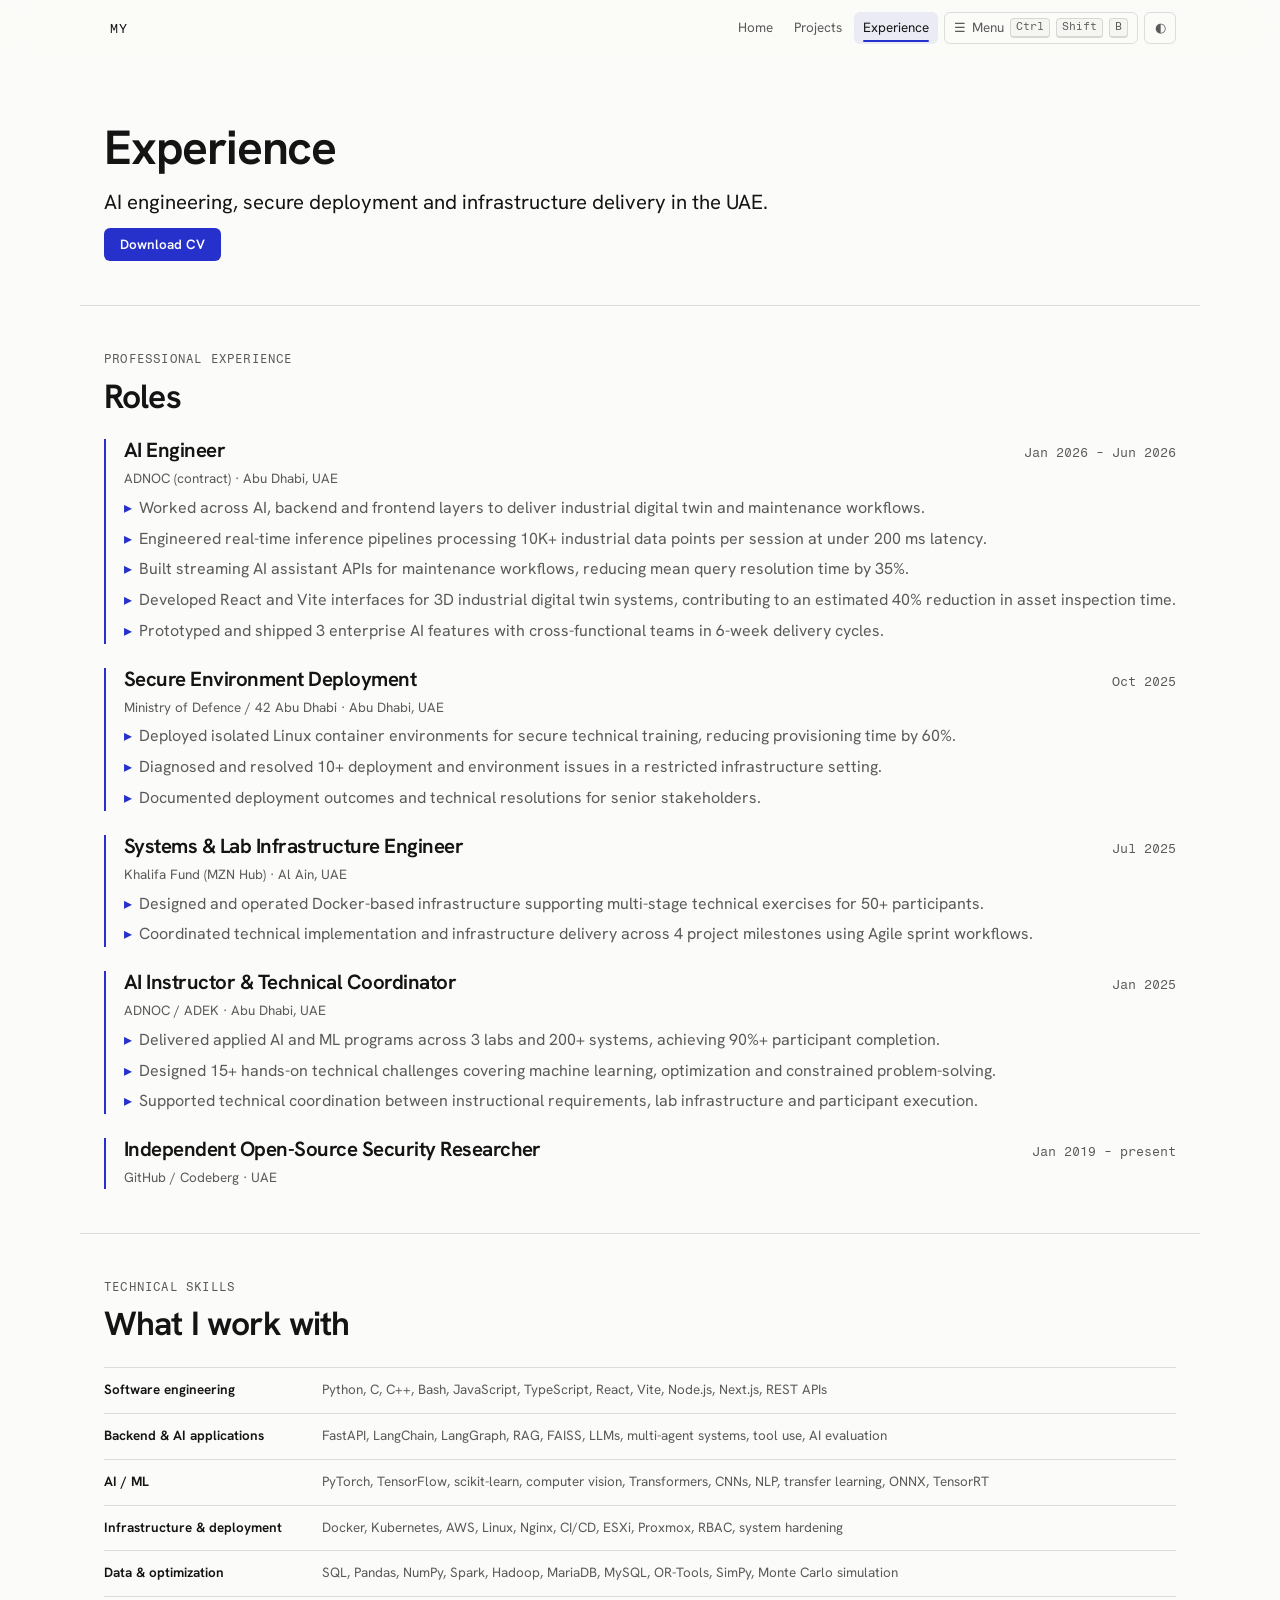
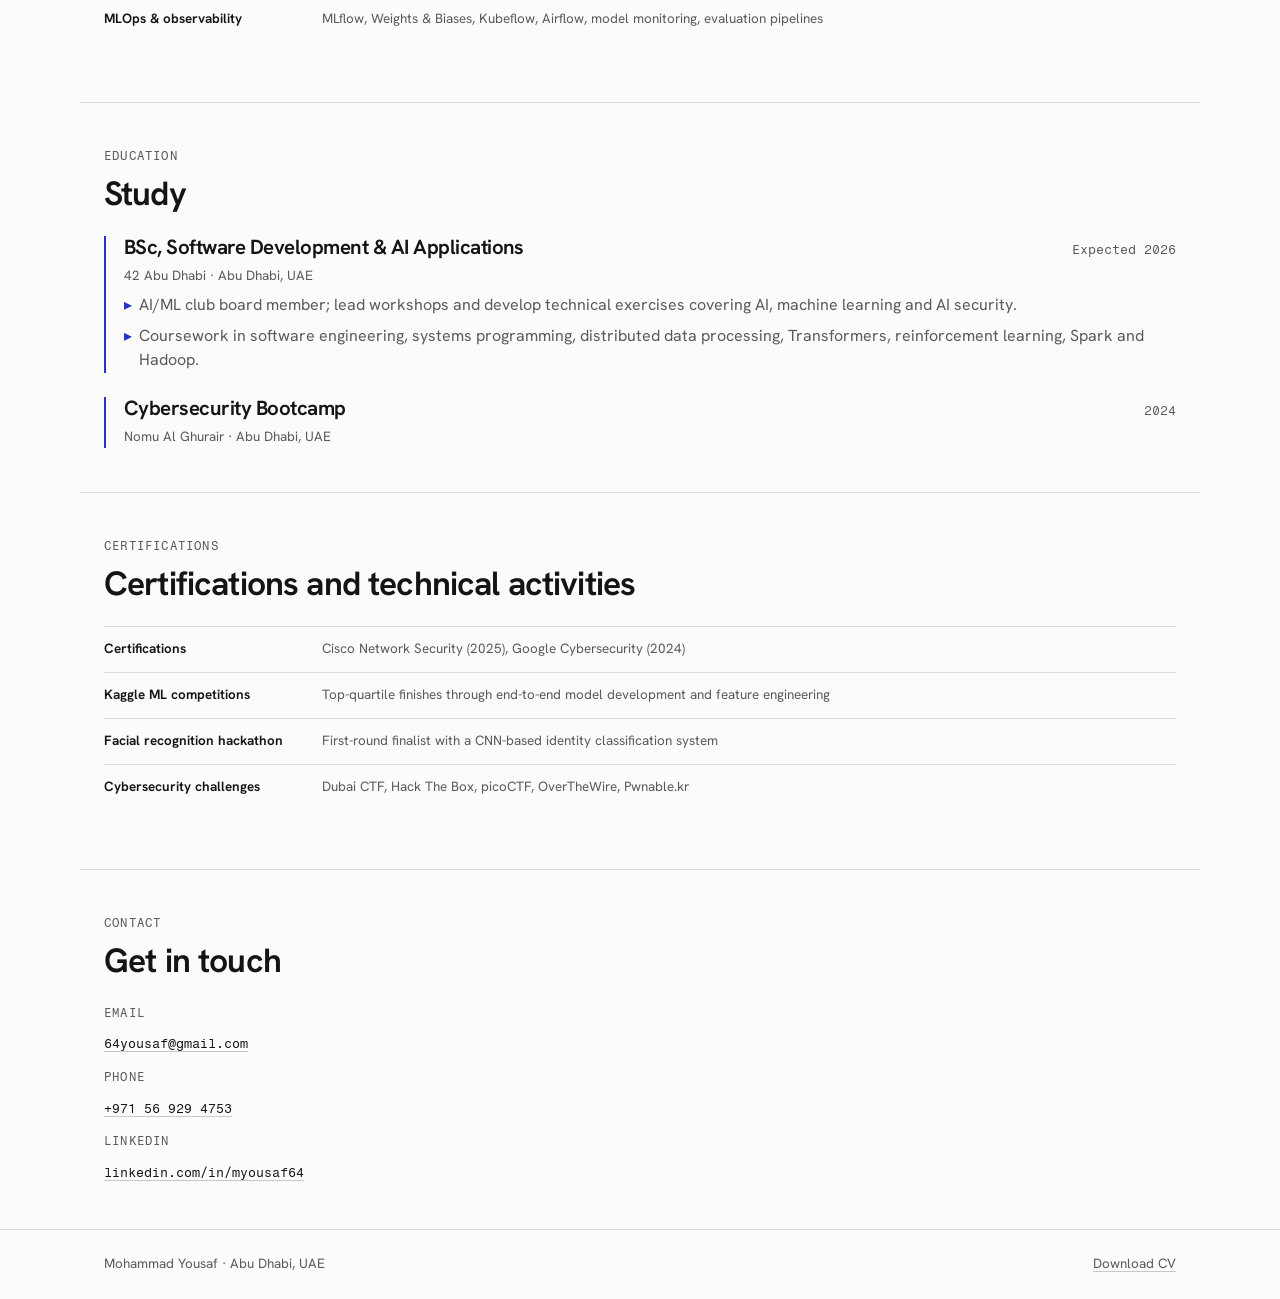
==== experience.html @ 8723dba9 "feat: rebuild the site with dark mode, a sidebar and live repos" ====
<!doctype html>
<html lang="en">
  <head>
    <meta charset="UTF-8" />
    <meta name="viewport" content="width=device-width, initial-scale=1" />
    <meta name="color-scheme" content="light dark" />
    <title>Experience - Mohammad Yousaf</title>
    <meta
      name="description"
      content="Roles, education and certifications of Mohammad Yousaf: AI engineering, secure deployment and infrastructure work in Abu Dhabi."
    />
    <meta property="og:type" content="website" />
    <meta property="og:title" content="Experience - Mohammad Yousaf" />
    <meta
      property="og:description"
      content="AI engineering, secure deployment and infrastructure roles in the UAE."
    />
    <meta property="og:url" content="https://myousaf64.github.io/portfolio/experience.html" />
    <script>
      try {
        var t = localStorage.getItem("theme");
        if (t) document.documentElement.dataset.theme = t;
      } catch (e) {}
      document.documentElement.classList.add("js");
    </script>
    <link rel="shortcut icon" href="./assets/favicon.ico" type="image/x-icon" />
    <link rel="preconnect" href="https://fonts.googleapis.com" />
    <link rel="preconnect" href="https://fonts.gstatic.com" crossorigin />
    <link
      href="https://fonts.googleapis.com/css2?family=Fragment+Mono&family=Hanken+Grotesk:wght@400;500;600;700&display=swap"
      rel="stylesheet"
    />
    <link rel="stylesheet" href="styles/tokens.css" />
    <link rel="stylesheet" href="styles/site.css" />
  </head>
  <body>
    <a class="skip-link" href="#main">Skip to content</a>

    <header class="site-header">
      <div class="container site-header__inner">
        <a class="brand" href="./index.html">MY</a>
        <div class="nav">
          <nav aria-label="Primary navigation">
            <ul class="nav__links">
              <li><a href="./index.html">Home</a></li>
              <li><a href="./projects.html">Projects</a></li>
              <li><a href="./experience.html" aria-current="page">Experience</a></li>
            </ul>
          </nav>
          <button class="nav-trigger" type="button" id="nav-trigger" hidden
                  aria-expanded="false" aria-controls="sidebar" aria-label="Open the site menu">
            <span aria-hidden="true">☰</span>
            <span>Menu</span>
            <kbd>Ctrl</kbd><kbd>Shift</kbd><kbd>B</kbd>
          </button>
          <button class="theme-toggle" type="button" aria-label="Switch to dark theme">
            <span class="theme-toggle__light" aria-hidden="true">&#9680;</span>
            <span class="theme-toggle__dark" aria-hidden="true">&#9681;</span>
          </button>
        </div>
      </div>
    </header>

    <main id="main">
      <section class="hero container">
        <h1 class="reveal">Experience</h1>
        <p class="hero__role reveal">
          AI engineering, secure deployment and infrastructure delivery in the UAE.
        </p>
        <div class="btn-row reveal">
          <a class="btn btn--primary" href="./assets/CV.pdf" download>Download CV</a>
        </div>
      </section>

      <section class="section container">
        <div class="section__head">
          <p class="eyebrow">Professional experience</p>
          <h2>Roles</h2>
        </div>
        <ol class="timeline">
          <li class="role reveal">
            <div class="role__head">
              <h3>AI Engineer</h3>
              <p class="role__date">Jan 2026 - Jun 2026</p>
            </div>
            <p class="role__org">ADNOC (contract) &middot; Abu Dhabi, UAE</p>
            <ul class="role__points">
              <li>Worked across AI, backend and frontend layers to deliver industrial digital twin and maintenance workflows.</li>
              <li>Engineered real-time inference pipelines processing 10K+ industrial data points per session at under 200 ms latency.</li>
              <li>Built streaming AI assistant APIs for maintenance workflows, reducing mean query resolution time by 35%.</li>
              <li>Developed React and Vite interfaces for 3D industrial digital twin systems, contributing to an estimated 40% reduction in asset inspection time.</li>
              <li>Prototyped and shipped 3 enterprise AI features with cross-functional teams in 6-week delivery cycles.</li>
            </ul>
          </li>

          <li class="role reveal">
            <div class="role__head">
              <h3>Secure Environment Deployment</h3>
              <p class="role__date">Oct 2025</p>
            </div>
            <p class="role__org">Ministry of Defence / 42 Abu Dhabi &middot; Abu Dhabi, UAE</p>
            <ul class="role__points">
              <li>Deployed isolated Linux container environments for secure technical training, reducing provisioning time by 60%.</li>
              <li>Diagnosed and resolved 10+ deployment and environment issues in a restricted infrastructure setting.</li>
              <li>Documented deployment outcomes and technical resolutions for senior stakeholders.</li>
            </ul>
          </li>

          <li class="role reveal">
            <div class="role__head">
              <h3>Systems &amp; Lab Infrastructure Engineer</h3>
              <p class="role__date">Jul 2025</p>
            </div>
            <p class="role__org">Khalifa Fund (MZN Hub) &middot; Al Ain, UAE</p>
            <ul class="role__points">
              <li>Designed and operated Docker-based infrastructure supporting multi-stage technical exercises for 50+ participants.</li>
              <li>Coordinated technical implementation and infrastructure delivery across 4 project milestones using Agile sprint workflows.</li>
            </ul>
          </li>

          <li class="role reveal">
            <div class="role__head">
              <h3>AI Instructor &amp; Technical Coordinator</h3>
              <p class="role__date">Jan 2025</p>
            </div>
            <p class="role__org">ADNOC / ADEK &middot; Abu Dhabi, UAE</p>
            <ul class="role__points">
              <li>Delivered applied AI and ML programs across 3 labs and 200+ systems, achieving 90%+ participant completion.</li>
              <li>Designed 15+ hands-on technical challenges covering machine learning, optimization and constrained problem-solving.</li>
              <li>Supported technical coordination between instructional requirements, lab infrastructure and participant execution.</li>
            </ul>
          </li>

          <li class="role reveal">
            <div class="role__head">
              <h3>Independent Open-Source Security Researcher</h3>
              <p class="role__date">Jan 2019 - present</p>
            </div>
            <p class="role__org">GitHub / Codeberg &middot; UAE</p>
          </li>
        </ol>
      </section>

      <section class="section container">
        <div class="section__head">
          <p class="eyebrow">Technical skills</p>
          <h2>What I work with</h2>
        </div>
        <dl>
          <div class="skill-group">
            <dt>Software engineering</dt>
            <dd>Python, C, C++, Bash, JavaScript, TypeScript, React, Vite, Node.js, Next.js, REST APIs</dd>
          </div>
          <div class="skill-group">
            <dt>Backend &amp; AI applications</dt>
            <dd>FastAPI, LangChain, LangGraph, RAG, FAISS, LLMs, multi-agent systems, tool use, AI evaluation</dd>
          </div>
          <div class="skill-group">
            <dt>AI / ML</dt>
            <dd>PyTorch, TensorFlow, scikit-learn, computer vision, Transformers, CNNs, NLP, transfer learning, ONNX, TensorRT</dd>
          </div>
          <div class="skill-group">
            <dt>Infrastructure &amp; deployment</dt>
            <dd>Docker, Kubernetes, AWS, Linux, Nginx, CI/CD, ESXi, Proxmox, RBAC, system hardening</dd>
          </div>
          <div class="skill-group">
            <dt>Data &amp; optimization</dt>
            <dd>SQL, Pandas, NumPy, Spark, Hadoop, MariaDB, MySQL, OR-Tools, SimPy, Monte Carlo simulation</dd>
          </div>
          <div class="skill-group">
            <dt>MLOps &amp; observability</dt>
            <dd>MLflow, Weights &amp; Biases, Kubeflow, Airflow, model monitoring, evaluation pipelines</dd>
          </div>
        </dl>
      </section>

      <section class="section container">
        <div class="section__head">
          <p class="eyebrow">Education</p>
          <h2>Study</h2>
        </div>
        <ol class="timeline">
          <li class="role reveal">
            <div class="role__head">
              <h3>BSc, Software Development &amp; AI Applications</h3>
              <p class="role__date">Expected 2026</p>
            </div>
            <p class="role__org">42 Abu Dhabi &middot; Abu Dhabi, UAE</p>
            <ul class="role__points">
              <li>AI/ML club board member; lead workshops and develop technical exercises covering AI, machine learning and AI security.</li>
              <li>Coursework in software engineering, systems programming, distributed data processing, Transformers, reinforcement learning, Spark and Hadoop.</li>
            </ul>
          </li>
          <li class="role reveal">
            <div class="role__head">
              <h3>Cybersecurity Bootcamp</h3>
              <p class="role__date">2024</p>
            </div>
            <p class="role__org">Nomu Al Ghurair &middot; Abu Dhabi, UAE</p>
          </li>
        </ol>
      </section>

      <section class="section container">
        <div class="section__head">
          <p class="eyebrow">Certifications</p>
          <h2>Certifications and technical activities</h2>
        </div>
        <dl>
          <div class="skill-group">
            <dt>Certifications</dt>
            <dd>Cisco Network Security (2025), Google Cybersecurity (2024)</dd>
          </div>
          <div class="skill-group">
            <dt>Kaggle ML competitions</dt>
            <dd>Top-quartile finishes through end-to-end model development and feature engineering</dd>
          </div>
          <div class="skill-group">
            <dt>Facial recognition hackathon</dt>
            <dd>First-round finalist with a CNN-based identity classification system</dd>
          </div>
          <div class="skill-group">
            <dt>Cybersecurity challenges</dt>
            <dd>Dubai CTF, Hack The Box, picoCTF, OverTheWire, Pwnable.kr</dd>
          </div>
        </dl>
      </section>

      <section class="section container">
        <div class="section__head">
          <p class="eyebrow">Contact</p>
          <h2>Get in touch</h2>
        </div>
        <ul class="contact-list">
          <li>
            <p class="eyebrow">Email</p>
            <a href="mailto:64yousaf@gmail.com">64yousaf@gmail.com</a>
          </li>
          <li>
            <p class="eyebrow">Phone</p>
            <a href="tel:+971569294753">+971 56 929 4753</a>
          </li>
          <li>
            <p class="eyebrow">LinkedIn</p>
            <a href="https://linkedin.com/in/myousaf64">linkedin.com/in/myousaf64</a>
          </li>
        </ul>
      </section>
    </main>

    <footer class="site-footer">
      <div class="container site-footer__inner">
        <p>Mohammad Yousaf &middot; Abu Dhabi, UAE</p>
        <p><a href="./assets/CV.pdf" download>Download CV</a></p>
      </div>
    </footer>

    <script src="./scripts/main.js" type="module"></script>
    <script src="./scripts/sidebar.js" type="module"></script>
  </body>
</html>
---- styles/tokens.css ----
/* tokens.css - the only :root in this project. Light is the default. */

:root {
  /* type */
  --font-sans: "Hanken Grotesk", -apple-system, BlinkMacSystemFont, "Segoe UI", Roboto, sans-serif;
  --font-mono: "Fragment Mono", ui-monospace, "SF Mono", Menlo, monospace;

  /* fluid type scale - compact */
  --step--2: clamp(0.70rem, 0.68rem + 0.10vw, 0.75rem);
  --step--1: clamp(0.78rem, 0.76rem + 0.12vw, 0.84rem);
  --step-0:  clamp(0.95rem, 0.93rem + 0.14vw, 1.00rem);
  --step-1:  clamp(1.10rem, 1.04rem + 0.30vw, 1.28rem);
  --step-2:  clamp(1.30rem, 1.18rem + 0.56vw, 1.62rem);
  --step-3:  clamp(1.55rem, 1.33rem + 1.05vw, 2.10rem);
  --step-4:  clamp(1.95rem, 1.58rem + 1.80vw, 3.00rem);

  /* spacing - compact */
  --space-1: 3px;
  --space-2: 6px;
  --space-3: 9px;
  --space-4: 12px;
  --space-5: 15px;
  --space-6: 18px;
  --space-8: 24px;
  --space-12: 34px;
  --space-16: 44px;
  --space-24: 64px;

  /* shape */
  --radius: 6px;
  --radius-lg: 10px;
  --measure: 66ch;
  --container: 1120px;
  --header-h: 56px;
  --header-h-sm: 46px;

  /* motion */
  --ease-out: cubic-bezier(0.22, 1, 0.36, 1);
  --ease-spring: cubic-bezier(0.34, 1.56, 0.64, 1);
  --dur-1: 150ms;
  --dur-2: 240ms;
  --dur-3: 380ms;
  --stagger: 55ms;

  /* colour - light */
  --bg: #fbfbf9;
  --bg-soft: #ffffff;
  --panel: rgba(0, 0, 0, 0.025);
  --text: #141414;
  --text-muted: #5a5a5a;
  --line: rgba(0, 0, 0, 0.12);
  --line-strong: rgba(0, 0, 0, 0.2);
  --accent: #2631cc;
  --accent-ink: #ffffff;
  --accent-soft: rgba(38, 49, 204, 0.08);
  --accent-glow: rgba(38, 49, 204, 0.1);

  /* elevation and glass */
  --surface-glass: rgba(251, 251, 249, 0.72);
  --scrim: rgba(20, 20, 20, 0.32);
  --shadow: 0 1px 2px rgba(0, 0, 0, 0.04), 0 8px 24px rgba(0, 0, 0, 0.06);
  --shadow-lift: 0 2px 4px rgba(0, 0, 0, 0.05), 0 14px 36px rgba(0, 0, 0, 0.1);
  --shadow-panel: -16px 0 48px rgba(0, 0, 0, 0.14);

  --focus-outline: 2px solid var(--accent);

  color-scheme: light;
}

/* colour - dark. Kept identical in both selectors below. */

@media (prefers-color-scheme: dark) {
  :root:not([data-theme="light"]) {
    --bg: #0f0f10;
    --bg-soft: #17171a;
    --panel: rgba(255, 255, 255, 0.045);
    --text: #f2f2f0;
    --text-muted: #9a9a9a;
    --line: rgba(255, 255, 255, 0.12);
    --line-strong: rgba(255, 255, 255, 0.22);
    --accent: #8e97ff;
    --accent-ink: #0f0f10;
    --accent-soft: rgba(142, 151, 255, 0.12);
    --accent-glow: rgba(142, 151, 255, 0.14);
    --surface-glass: rgba(15, 15, 16, 0.72);
    --scrim: rgba(0, 0, 0, 0.56);
    --shadow: 0 1px 2px rgba(0, 0, 0, 0.4), 0 8px 24px rgba(0, 0, 0, 0.5);
    --shadow-lift: 0 2px 4px rgba(0, 0, 0, 0.5), 0 14px 36px rgba(0, 0, 0, 0.6);
    --shadow-panel: -16px 0 48px rgba(0, 0, 0, 0.6);
    color-scheme: dark;
  }
}

:root[data-theme="dark"] {
  --bg: #0f0f10;
  --bg-soft: #17171a;
  --panel: rgba(255, 255, 255, 0.045);
  --text: #f2f2f0;
  --text-muted: #9a9a9a;
  --line: rgba(255, 255, 255, 0.12);
  --line-strong: rgba(255, 255, 255, 0.22);
  --accent: #8e97ff;
  --accent-ink: #0f0f10;
  --accent-soft: rgba(142, 151, 255, 0.12);
  --accent-glow: rgba(142, 151, 255, 0.14);
  --surface-glass: rgba(15, 15, 16, 0.72);
  --scrim: rgba(0, 0, 0, 0.56);
  --shadow: 0 1px 2px rgba(0, 0, 0, 0.4), 0 8px 24px rgba(0, 0, 0, 0.5);
  --shadow-lift: 0 2px 4px rgba(0, 0, 0, 0.5), 0 14px 36px rgba(0, 0, 0, 0.6);
  --shadow-panel: -16px 0 48px rgba(0, 0, 0, 0.6);
  color-scheme: dark;
}
---- styles/site.css ----
/* site.css - reset, layout, components. No :root here; tokens.css owns it. */

*,
*::before,
*::after { box-sizing: border-box; }

html { -webkit-text-size-adjust: 100%; scroll-behavior: smooth; scroll-padding-top: calc(var(--header-h) + var(--space-6)); }

body {
  margin: 0;
  background: var(--bg);
  color: var(--text);
  font-family: var(--font-sans);
  font-size: var(--step-0);
  line-height: 1.55;
  -webkit-font-smoothing: antialiased;
}

h1, h2, h3, h4 { line-height: 1.12; margin: 0; font-weight: 650; letter-spacing: -0.025em; }
h1 { font-size: var(--step-4); }
h2 { font-size: var(--step-3); }
h3 { font-size: var(--step-1); }
h4 { font-size: var(--step-0); }
p  { margin: 0; }
ul, ol { margin: 0; padding: 0; }

a { color: inherit; text-decoration-color: var(--line-strong); text-underline-offset: 3px; }
a:hover { text-decoration-color: var(--accent); }

img, svg { max-width: 100%; height: auto; display: block; }

:focus-visible { outline: var(--focus-outline); outline-offset: 2px; border-radius: 3px; }

kbd {
  font-family: var(--font-mono);
  font-size: 0.68rem;
  line-height: 1;
  padding: 3px 5px;
  color: var(--text-muted);
  background: var(--panel);
  border: 1px solid var(--line);
  border-bottom-width: 2px;
  border-radius: 4px;
  white-space: nowrap;
}

/* ---------- skip link ---------- */

.skip-link { position: absolute; left: -9999px; top: 0; z-index: 100; }

.skip-link:focus {
  left: var(--space-4);
  top: var(--space-4);
  padding: var(--space-2) var(--space-4);
  background: var(--accent);
  color: var(--accent-ink);
  border-radius: var(--radius);
  text-decoration: none;
}

/* ---------- layout ---------- */

.container {
  width: 100%;
  max-width: var(--container);
  margin-inline: auto;
  padding-inline: var(--space-4);
}

.section { padding-block: var(--space-16); border-top: 1px solid var(--line); }
.section:first-of-type { border-top: 0; }
.section__head { margin-bottom: var(--space-8); }
.prose { max-width: var(--measure); color: var(--text-muted); }
.prose + .prose { margin-top: var(--space-4); }

.eyebrow {
  font-family: var(--font-mono);
  font-size: var(--step--2);
  letter-spacing: 0.1em;
  text-transform: uppercase;
  color: var(--text-muted);
  margin-bottom: var(--space-3);
}

/* ---------- header ---------- */

.site-header {
  position: sticky;
  top: 0;
  z-index: 50;
  view-transition-name: site-header;
  background: var(--surface-glass);
  backdrop-filter: blur(10px) saturate(1.4);
  -webkit-backdrop-filter: blur(10px) saturate(1.4);
  border-bottom: 1px solid transparent;
  transition: border-color var(--dur-2) var(--ease-out), box-shadow var(--dur-2) var(--ease-out);
}

html[data-scrolled] .site-header { border-bottom-color: var(--line); box-shadow: var(--shadow); }

.site-header__inner {
  display: flex;
  align-items: center;
  justify-content: space-between;
  gap: var(--space-4);
  min-height: var(--header-h);
  transition: min-height var(--dur-2) var(--ease-out);
}

html[data-scrolled] .site-header__inner { min-height: var(--header-h-sm); }

/* scroll progress, driven by --progress on <html> */
.site-header::after {
  content: "";
  position: absolute;
  left: 0;
  bottom: -1px;
  height: 2px;
  width: 100%;
  transform: scaleX(var(--progress, 0));
  transform-origin: left;
  background: var(--accent);
  opacity: 0.9;
}

.brand {
  font-family: var(--font-mono);
  font-size: var(--step--1);
  text-decoration: none;
  letter-spacing: 0.04em;
  padding: var(--space-2) var(--space-2);
  border-radius: var(--radius);
}

.brand:hover { background: var(--accent-soft); color: var(--accent); }

.nav { display: flex; align-items: center; gap: var(--space-2); }
.nav__links { display: flex; gap: var(--space-1); list-style: none; }

.nav__links a {
  position: relative;
  display: block;
  padding: var(--space-2) var(--space-3);
  font-size: var(--step--1);
  color: var(--text-muted);
  text-decoration: none;
  border-radius: var(--radius);
  transition: color var(--dur-1) var(--ease-out), background-color var(--dur-1) var(--ease-out);
}

.nav__links a::after {
  content: "";
  position: absolute;
  left: 50%;
  right: 50%;
  bottom: 2px;
  height: 2px;
  border-radius: 2px;
  background: var(--accent);
  transition: left var(--dur-2) var(--ease-out), right var(--dur-2) var(--ease-out);
}

.nav__links a:hover,
.nav__links a:focus-visible { color: var(--text); }
.nav__links a:hover::after,
.nav__links a:focus-visible::after { left: var(--space-3); right: var(--space-3); }

.nav__links a[aria-current="page"] { color: var(--text); background: var(--accent-soft); }
.nav__links a[aria-current="page"]::after { left: var(--space-3); right: var(--space-3); }

/* ---------- icon buttons in the header ---------- */

.theme-toggle,
.nav-trigger {
  display: inline-flex;
  align-items: center;
  gap: var(--space-2);
  height: 32px;
  padding: 0 var(--space-3);
  font: inherit;
  font-size: var(--step--1);
  color: var(--text-muted);
  background: transparent;
  border: 1px solid var(--line);
  border-radius: var(--radius);
  cursor: pointer;
  transition: color var(--dur-1) var(--ease-out), border-color var(--dur-1) var(--ease-out),
    background-color var(--dur-1) var(--ease-out);
}

.theme-toggle { width: 32px; padding: 0; display: grid; place-items: center; }

.theme-toggle:hover,
.nav-trigger:hover { color: var(--text); border-color: var(--line-strong); background: var(--panel); }

.theme-toggle > span {
  grid-area: 1 / 1;
  transition: opacity var(--dur-2) var(--ease-out), transform var(--dur-2) var(--ease-spring);
}

.theme-toggle__dark { opacity: 0; transform: rotate(-90deg) scale(0.6); }
:root[data-theme="dark"] .theme-toggle__light { opacity: 0; transform: rotate(90deg) scale(0.6); }
:root[data-theme="dark"] .theme-toggle__dark { opacity: 1; transform: none; }

@media (prefers-color-scheme: dark) {
  :root:not([data-theme="light"]) .theme-toggle__light { opacity: 0; transform: rotate(90deg) scale(0.6); }
  :root:not([data-theme="light"]) .theme-toggle__dark { opacity: 1; transform: none; }
}

.nav-trigger kbd { pointer-events: none; }

/* ---------- buttons ---------- */

.btn {
  display: inline-flex;
  align-items: center;
  gap: var(--space-2);
  padding: var(--space-3) var(--space-5);
  font: inherit;
  font-size: var(--step--1);
  font-weight: 600;
  line-height: 1;
  text-decoration: none;
  border-radius: var(--radius);
  border: 1px solid transparent;
  cursor: pointer;
  transition: transform var(--dur-1) var(--ease-out), background-color var(--dur-1) var(--ease-out),
    border-color var(--dur-1) var(--ease-out), box-shadow var(--dur-1) var(--ease-out);
}

.btn:hover { transform: translateY(-1px); }
.btn:active { transform: translateY(1px); }
.btn .arrow { transition: transform var(--dur-2) var(--ease-spring); }
.btn:hover .arrow { transform: translateX(3px); }

.btn--primary { background: var(--accent); color: var(--accent-ink); }
.btn--primary:hover { background: color-mix(in srgb, var(--accent) 86%, var(--text)); box-shadow: var(--shadow-lift); }

.btn--outlined { background: transparent; color: var(--text); border-color: var(--line); }
.btn--outlined:hover { border-color: var(--accent); background: var(--accent-soft); }

.btn-row { display: flex; flex-wrap: wrap; gap: var(--space-3); }

/* ---------- hero ---------- */

.hero { padding-block: var(--space-16) var(--space-12); }
.hero h1 { margin-bottom: var(--space-4); }

.hero__role {
  font-size: var(--step-1);
  color: var(--text);
  max-width: var(--measure);
  margin-bottom: var(--space-3);
}

.hero__meta {
  font-family: var(--font-mono);
  font-size: var(--step--1);
  color: var(--text-muted);
  margin-bottom: var(--space-8);
}

/* ---------- metrics ---------- */

.metrics {
  display: grid;
  grid-template-columns: repeat(2, 1fr);
  gap: 1px;
  background: var(--line);
  border: 1px solid var(--line);
  border-radius: var(--radius-lg);
  overflow: hidden;
  list-style: none;
}

.metric { background: var(--bg); padding: var(--space-5) var(--space-4); transition: background-color var(--dur-2) var(--ease-out); }
.metric:hover { background: var(--bg-soft); }

.metric__value {
  font-size: var(--step-2);
  font-weight: 650;
  letter-spacing: -0.03em;
  font-variant-numeric: tabular-nums;
}

.metric__label { font-size: var(--step--1); color: var(--text-muted); line-height: 1.35; }

/* ---------- cards ---------- */

.grid { display: grid; grid-template-columns: 1fr; gap: var(--space-4); list-style: none; }

.card {
  position: relative;
  display: flex;
  flex-direction: column;
  gap: var(--space-3);
  padding: var(--space-6);
  background: var(--bg-soft);
  border: 1px solid var(--line);
  border-radius: var(--radius-lg);
  overflow: hidden;
  transition: transform var(--dur-2) var(--ease-out), border-color var(--dur-2) var(--ease-out),
    box-shadow var(--dur-2) var(--ease-out);
}

/* pointer-tracked glow; --mx/--my are set by main.js */
.card::before {
  content: "";
  position: absolute;
  inset: 0;
  pointer-events: none;
  opacity: 0;
  background: radial-gradient(240px circle at var(--mx, 50%) var(--my, 50%), var(--accent-glow), transparent 70%);
  transition: opacity var(--dur-2) var(--ease-out);
}

.card:hover { transform: translateY(-2px); border-color: var(--accent); box-shadow: var(--shadow-lift); }
.card:hover::before { opacity: 1; }
.card > * { position: relative; }

.card--link h3 a { text-decoration: none; }
.card--link h3 a::after { content: ""; position: absolute; inset: 0; z-index: 1; }

.card__desc { color: var(--text-muted); font-size: var(--step--1); flex: 1; }

.card__metrics { list-style: none; display: grid; gap: var(--space-1); font-size: var(--step--1); }
.card__metrics li { padding-left: var(--space-4); position: relative; color: var(--text-muted); }
.card__metrics li::before { content: "\2014"; position: absolute; left: 0; color: var(--accent); }

.tags { display: flex; flex-wrap: wrap; gap: var(--space-2); list-style: none; }

.tag {
  font-family: var(--font-mono);
  font-size: var(--step--2);
  line-height: 1;
  padding: var(--space-2) var(--space-3);
  color: var(--text-muted);
  background: var(--panel);
  border: 1px solid var(--line);
  border-radius: 999px;
  white-space: nowrap;
}

.card__note { font-family: var(--font-mono); font-size: var(--step--2); color: var(--text-muted); }

.empty-state {
  padding: var(--space-6);
  border: 1px dashed var(--line);
  border-radius: var(--radius-lg);
  color: var(--text-muted);
  font-size: var(--step--1);
}

/* ---------- experience ---------- */

.timeline { list-style: none; display: grid; gap: var(--space-8); }

.role {
  display: grid;
  gap: var(--space-2);
  padding-left: var(--space-6);
  border-left: 2px solid var(--line);
  transition: border-color var(--dur-3) var(--ease-out);
}

.role.is-visible,
.role:hover { border-left-color: var(--accent); }

.role__head { display: flex; flex-wrap: wrap; align-items: baseline; gap: var(--space-2) var(--space-4); }
.role__org { color: var(--text-muted); font-size: var(--step--1); }

.role__date {
  margin-left: auto;
  font-family: var(--font-mono);
  font-size: var(--step--1);
  color: var(--text-muted);
  white-space: nowrap;
}

.role__points { list-style: none; display: grid; gap: var(--space-2); color: var(--text-muted); }
.role__points li { padding-left: var(--space-5); position: relative; }
.role__points li::before { content: "\25B8"; position: absolute; left: 0; color: var(--accent); }

.skill-group { display: grid; gap: var(--space-2); padding-block: var(--space-4); border-top: 1px solid var(--line); }
.skill-group dt { font-size: var(--step--1); font-weight: 650; }
.skill-group dd { margin: 0; color: var(--text-muted); font-size: var(--step--1); }

/* ---------- contact ---------- */

.contact-list { list-style: none; display: grid; gap: var(--space-4); }
.contact-list a { font-family: var(--font-mono); font-size: var(--step--1); }

/* ---------- footer ---------- */

.site-footer {
  border-top: 1px solid var(--line);
  padding-block: var(--space-8);
  font-size: var(--step--1);
  color: var(--text-muted);
}

.site-footer__inner { display: flex; flex-wrap: wrap; gap: var(--space-4); justify-content: space-between; }

/* ---------- sidebar, built by scripts/sidebar.js ---------- */

.sidebar-backdrop {
  position: fixed;
  inset: 0;
  z-index: 80;
  background: var(--scrim);
  backdrop-filter: blur(3px);
  -webkit-backdrop-filter: blur(3px);
  opacity: 0;
  visibility: hidden;
  transition: opacity var(--dur-2) var(--ease-out), visibility var(--dur-2);
}

.sidebar {
  position: fixed;
  top: 0;
  right: 0;
  z-index: 90;
  display: flex;
  flex-direction: column;
  width: min(360px, 100vw);
  height: 100dvh;
  background: var(--bg);
  border-left: 1px solid var(--line);
  box-shadow: var(--shadow-panel);
  transform: translateX(100%);
  visibility: hidden;
  transition: transform var(--dur-3) var(--ease-out), visibility var(--dur-3);
}

body.sidebar-open .sidebar-backdrop { opacity: 1; visibility: visible; }
body.sidebar-open .sidebar { transform: none; visibility: visible; }
body.sidebar-open { overflow: hidden; }

.sidebar__head { display: flex; align-items: center; gap: var(--space-3); padding: var(--space-4); border-bottom: 1px solid var(--line); }

.sidebar__search {
  flex: 1;
  min-width: 0;
  font: inherit;
  font-size: var(--step--1);
  padding: var(--space-3) var(--space-4);
  color: var(--text);
  background: var(--panel);
  border: 1px solid var(--line);
  border-radius: var(--radius);
}

.sidebar__search::placeholder { color: var(--text-muted); }
.sidebar__search:focus { border-color: var(--accent); outline: none; }

.sidebar__close {
  display: grid;
  place-items: center;
  width: 32px;
  height: 32px;
  flex: none;
  font: inherit;
  color: var(--text-muted);
  background: transparent;
  border: 1px solid var(--line);
  border-radius: var(--radius);
  cursor: pointer;
}

.sidebar__close:hover { color: var(--text); border-color: var(--line-strong); }

.sidebar__body { flex: 1; overflow-y: auto; padding: var(--space-4); }
.sidebar__group { margin-bottom: var(--space-6); }
.sidebar__group[hidden] { display: none; }
.sidebar__group h2 { font-size: var(--step--2); font-family: var(--font-mono); letter-spacing: 0.1em; text-transform: uppercase; color: var(--text-muted); margin-bottom: var(--space-2); font-weight: 500; }
.sidebar__list { list-style: none; display: grid; gap: 2px; }

.sidebar__row {
  display: flex;
  align-items: center;
  gap: var(--space-3);
  width: 100%;
  text-align: left;
  font: inherit;
  font-size: var(--step--1);
  padding: var(--space-3) var(--space-3);
  color: var(--text-muted);
  background: transparent;
  border: 0;
  border-radius: var(--radius);
  text-decoration: none;
  cursor: pointer;
  transition: color var(--dur-1) var(--ease-out), background-color var(--dur-1) var(--ease-out);
}

.sidebar__row:hover,
.sidebar__row.is-active { color: var(--text); background: var(--panel); }
.sidebar__row[aria-current] { color: var(--accent); background: var(--accent-soft); }
.sidebar__row.is-current-section { color: var(--text); box-shadow: inset 2px 0 0 var(--accent); }
.sidebar__row [hidden] { display: none; }
.sidebar__icon { flex: none; width: 1.1em; text-align: center; opacity: 0.75; }
.sidebar__row kbd { margin-left: auto; }

.sidebar__empty { font-size: var(--step--1); color: var(--text-muted); padding: var(--space-3); }

.sidebar__foot { border-top: 1px solid var(--line); padding: var(--space-4); display: grid; gap: var(--space-2); }
.sidebar__shortcut { display: flex; align-items: center; justify-content: space-between; gap: var(--space-3); font-size: var(--step--2); color: var(--text-muted); }
.sidebar__shortcut span:last-child { display: flex; gap: 3px; flex: none; }

/* groups stagger in with the panel */
body.sidebar-open .sidebar__group { animation: sidebar-in var(--dur-3) var(--ease-out) backwards; }
body.sidebar-open .sidebar__group:nth-child(2) { animation-delay: var(--stagger); }
body.sidebar-open .sidebar__group:nth-child(3) { animation-delay: calc(var(--stagger) * 2); }

@keyframes sidebar-in {
  from { opacity: 0; transform: translateX(14px); }
  to   { opacity: 1; transform: none; }
}

/* ---------- reveal (opt-in, only when JS runs) ---------- */

.js .reveal { opacity: 0; transform: translateY(10px); }

.js .reveal.is-visible {
  opacity: 1;
  transform: none;
  transition: opacity var(--dur-3) var(--ease-out), transform var(--dur-3) var(--ease-out);
  transition-delay: calc(var(--i, 0) * var(--stagger));
}

/* ---------- breakpoints ---------- */

@media (max-width: 559px) {
  .nav__links { display: none; }
  .nav-trigger kbd { display: none; }
  .sidebar { width: 100vw; border-left: 0; }
}

@media (min-width: 720px) {
  .metrics { grid-template-columns: repeat(4, 1fr); }
  .grid--2 { grid-template-columns: repeat(2, 1fr); }
  .skill-group { grid-template-columns: 200px 1fr; gap: var(--space-6); }
}

@media (min-width: 960px) {
  .container { padding-inline: var(--space-8); }
  .grid--3 { grid-template-columns: repeat(3, 1fr); }
  .hero { padding-block: var(--space-24) var(--space-16); }
}

/* ---------- cross-document view transitions ---------- */
/* Chrome and Edge 126+, Safari 18.2+. A no-op in Firefox, which navigates as before. */

@view-transition { navigation: auto; }

main { view-transition-name: page-content; }

/* ---------- reduced motion ---------- */

@media (prefers-reduced-motion: reduce) {
  *, *::before, *::after {
    animation-duration: 0.01ms !important;
    animation-iteration-count: 1 !important;
    transition-duration: 0.01ms !important;
    transition-delay: 0ms !important;
    scroll-behavior: auto !important;
  }
  .js .reveal { opacity: 1; transform: none; }
  .btn:hover, .card:hover { transform: none; }
  @view-transition { navigation: none; }
}
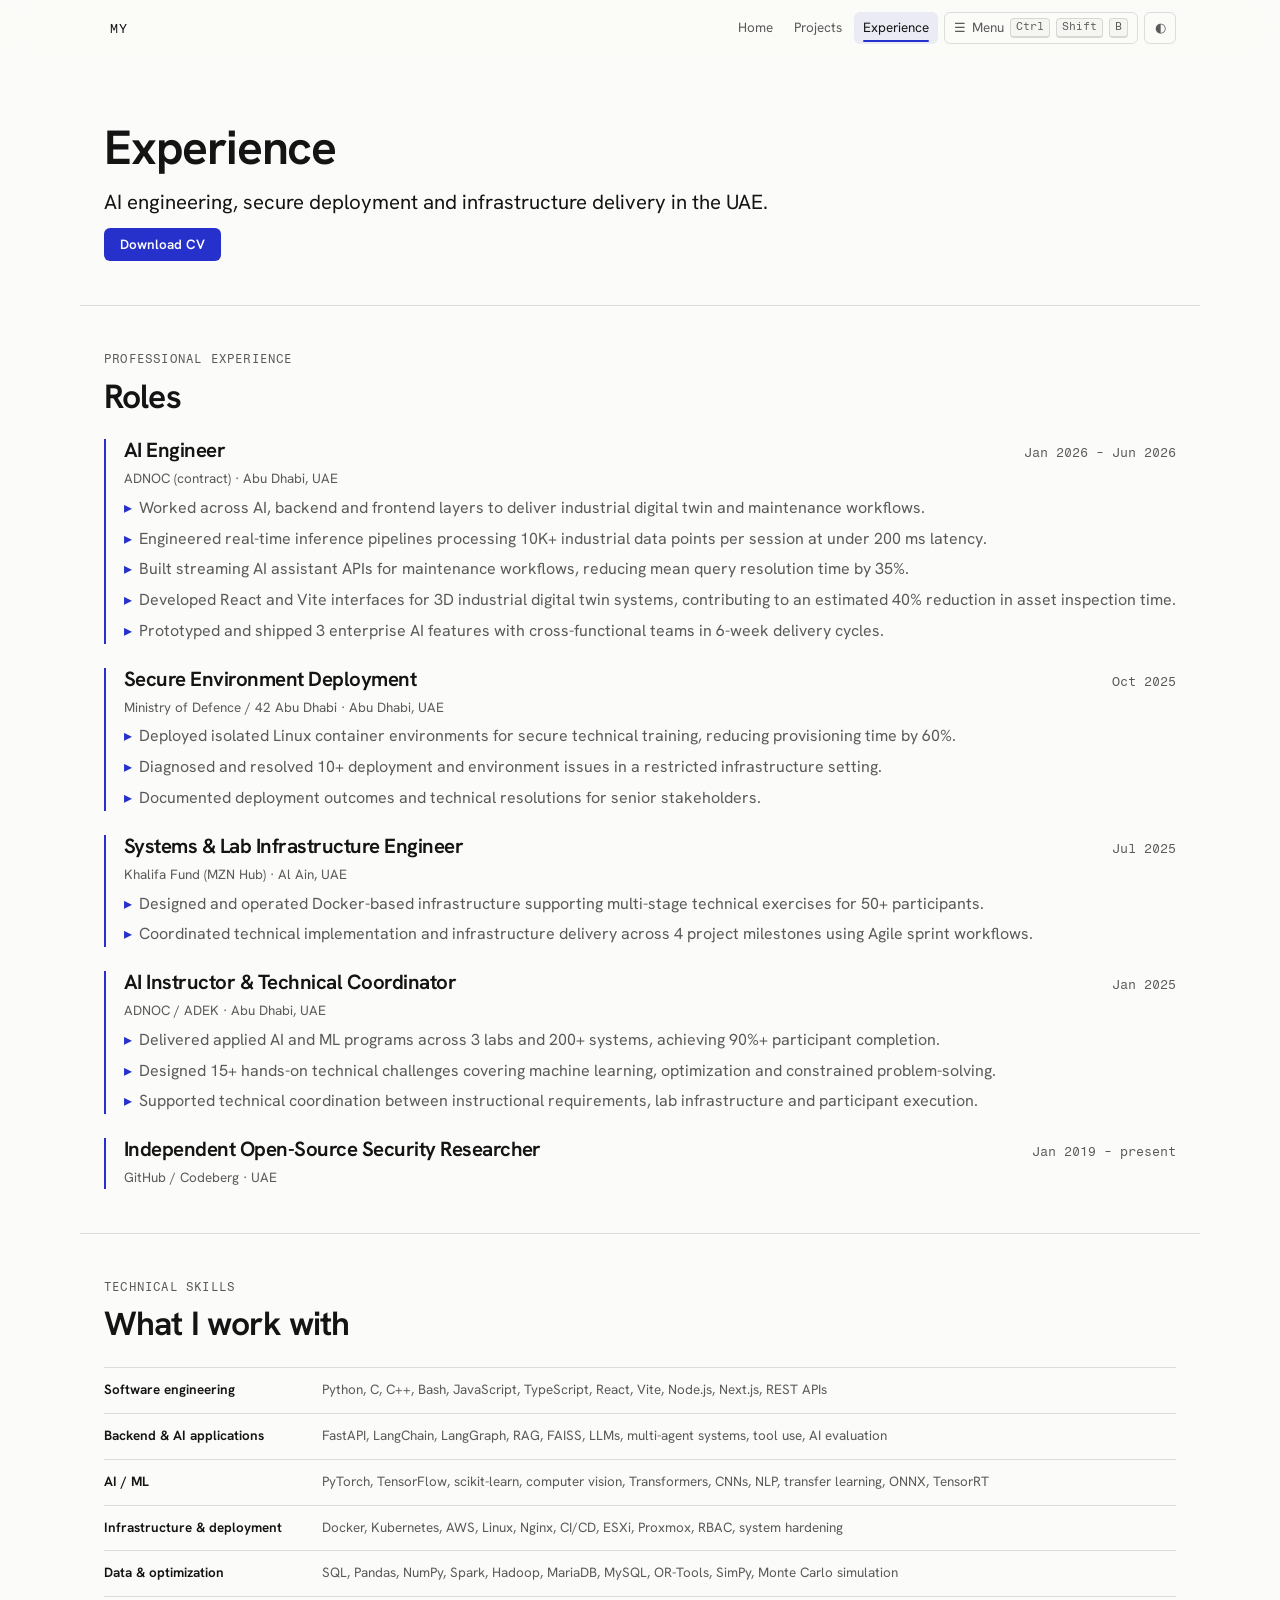
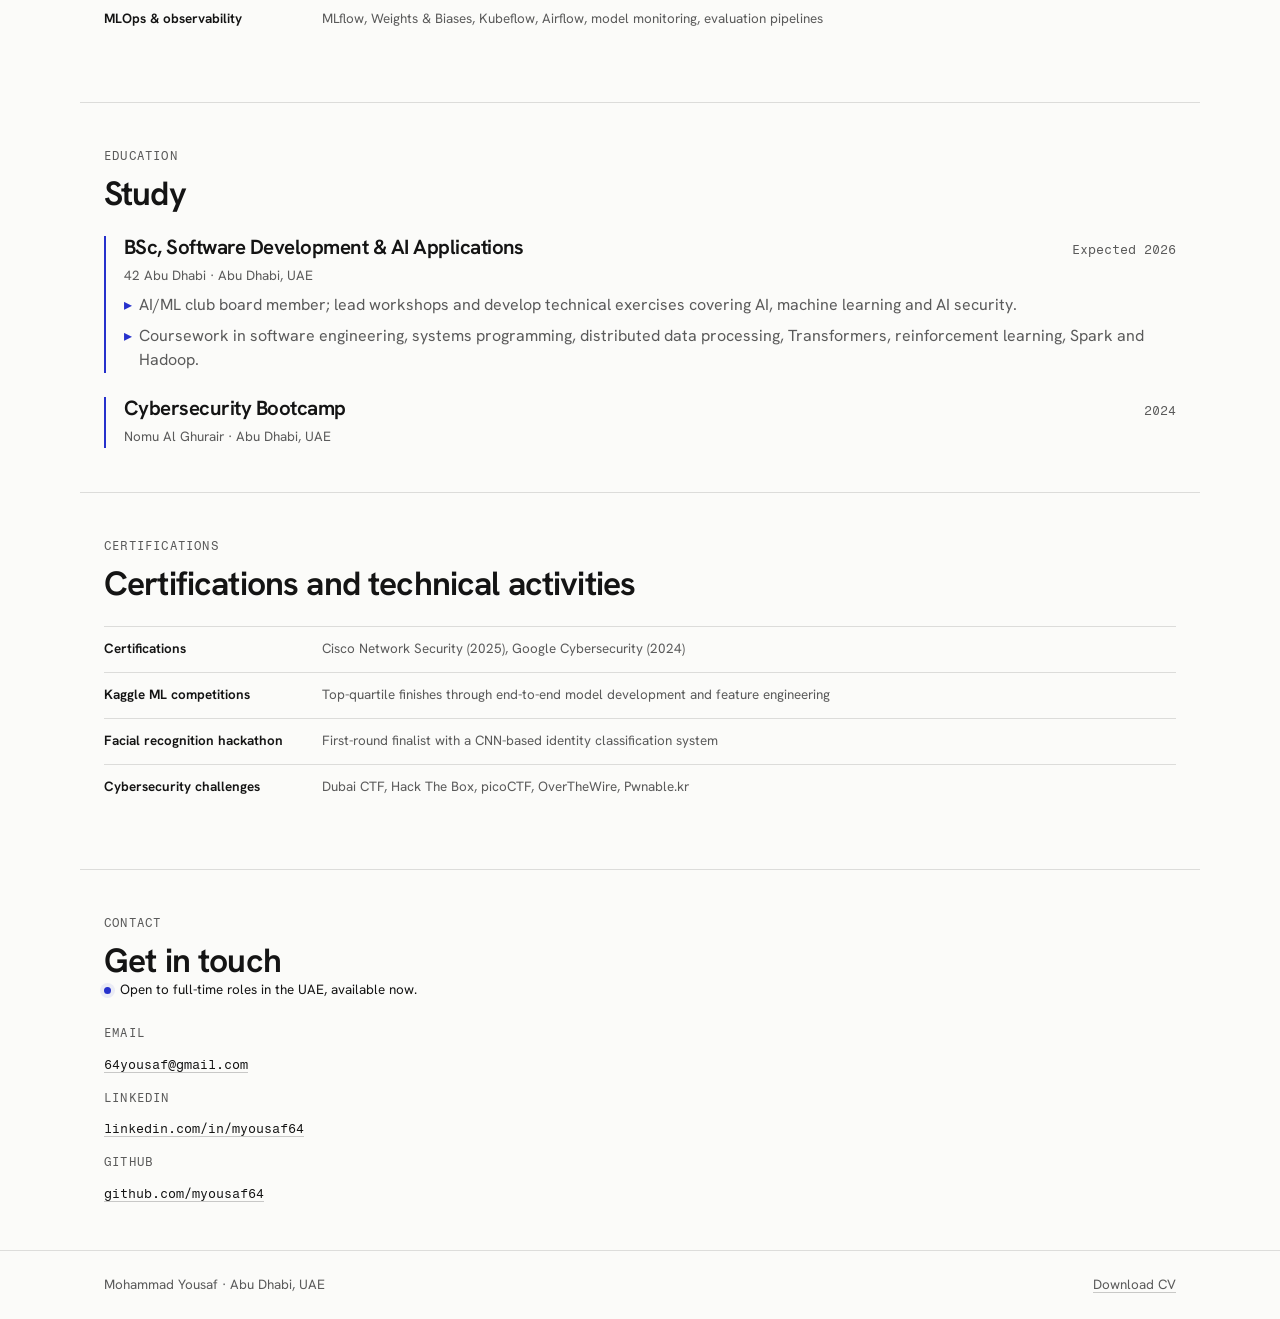
==== commit 18f2decf: "fix: remove the phone number from the contact lists" ====
--- a/experience.html
+++ b/experience.html
@@ -68,7 +68,7 @@
           AI engineering, secure deployment and infrastructure delivery in the UAE.
         </p>
         <div class="btn-row reveal">
-          <a class="btn btn--primary" href="./assets/CV.pdf" download>Download CV</a>
+          <a class="btn btn--primary" href="./assets/CV-fde.pdf" data-cv download>Download CV</a>
         </div>
       </section>
 
@@ -230,6 +230,7 @@
         <div class="section__head">
           <p class="eyebrow">Contact</p>
           <h2>Get in touch</h2>
+          <p class="availability">Open to full-time roles in the UAE, available now.</p>
         </div>
         <ul class="contact-list">
           <li>
@@ -237,12 +238,12 @@
             <a href="mailto:64yousaf@gmail.com">64yousaf@gmail.com</a>
           </li>
           <li>
-            <p class="eyebrow">Phone</p>
-            <a href="tel:+971569294753">+971 56 929 4753</a>
-          </li>
-          <li>
             <p class="eyebrow">LinkedIn</p>
             <a href="https://linkedin.com/in/myousaf64">linkedin.com/in/myousaf64</a>
+          </li>
+          <li>
+            <p class="eyebrow">GitHub</p>
+            <a href="https://github.com/myousaf64">github.com/myousaf64</a>
           </li>
         </ul>
       </section>
@@ -251,7 +252,7 @@
     <footer class="site-footer">
       <div class="container site-footer__inner">
         <p>Mohammad Yousaf &middot; Abu Dhabi, UAE</p>
-        <p><a href="./assets/CV.pdf" download>Download CV</a></p>
+        <p><a href="./assets/CV-fde.pdf" data-cv download>Download CV</a></p>
       </div>
     </footer>
 
--- a/styles/site.css
+++ b/styles/site.css
@@ -260,6 +260,70 @@
   margin-bottom: var(--space-8);
 }
 
+/* ---------- availability and role switcher ---------- */
+
+.availability {
+  display: flex;
+  align-items: center;
+  gap: var(--space-3);
+  font-size: var(--step--1);
+  color: var(--text);
+  margin-bottom: var(--space-6);
+}
+
+.availability::before {
+  content: "";
+  flex: none;
+  width: 7px;
+  height: 7px;
+  border-radius: 999px;
+  background: var(--accent);
+  box-shadow: 0 0 0 4px var(--accent-soft);
+}
+
+.role-switch { margin-top: var(--space-8); }
+
+.role-switch ul { display: flex; flex-wrap: wrap; gap: var(--space-2); list-style: none; }
+
+.role-switch a {
+  display: block;
+  font-family: var(--font-mono);
+  font-size: var(--step--2);
+  line-height: 1;
+  padding: var(--space-3) var(--space-4);
+  color: var(--text-muted);
+  text-decoration: none;
+  background: var(--panel);
+  border: 1px solid var(--line);
+  border-radius: 999px;
+  transition: color var(--dur-1) var(--ease-out), background-color var(--dur-1) var(--ease-out),
+    border-color var(--dur-1) var(--ease-out);
+}
+
+.role-switch a:hover { color: var(--text); border-color: var(--line-strong); }
+
+.role-switch a[aria-current="true"] {
+  color: var(--accent-ink);
+  background: var(--accent);
+  border-color: var(--accent);
+}
+
+/* ---------- worked with ---------- */
+
+.worked-with {
+  display: flex;
+  flex-wrap: wrap;
+  gap: var(--space-3) var(--space-6);
+  list-style: none;
+  margin-top: var(--space-4);
+}
+
+.worked-with li {
+  font-family: var(--font-mono);
+  font-size: var(--step--1);
+  color: var(--text);
+}
+
 /* ---------- metrics ---------- */
 
 .metrics {
@@ -284,6 +348,9 @@
 }
 
 .metric__label { font-size: var(--step--1); color: var(--text-muted); line-height: 1.35; }
+
+.metric a { display: block; color: inherit; text-decoration: none; }
+.metric:has(a:hover) { background: var(--bg-soft); }
 
 /* ---------- cards ---------- */
 
@@ -314,6 +381,8 @@
   transition: opacity var(--dur-2) var(--ease-out);
 }
 
+.card { scroll-margin-top: calc(var(--header-h) + var(--space-8)); }
+.card:target { border-color: var(--accent); box-shadow: var(--shadow-lift); }
 .card:hover { transform: translateY(-2px); border-color: var(--accent); box-shadow: var(--shadow-lift); }
 .card:hover::before { opacity: 1; }
 .card > * { position: relative; }
@@ -323,9 +392,57 @@
 
 .card__desc { color: var(--text-muted); font-size: var(--step--1); flex: 1; }
 
-.card__metrics { list-style: none; display: grid; gap: var(--space-1); font-size: var(--step--1); }
-.card__metrics li { padding-left: var(--space-4); position: relative; color: var(--text-muted); }
-.card__metrics li::before { content: "\2014"; position: absolute; left: 0; color: var(--accent); }
+/* case study: Context, My role, Problem, Approach, Result */
+.case { display: grid; gap: var(--space-1); font-size: var(--step--1); }
+
+.case dt {
+  font-family: var(--font-mono);
+  font-size: var(--step--2);
+  letter-spacing: 0.08em;
+  text-transform: uppercase;
+  color: var(--accent);
+}
+
+.case dd { margin: 0; color: var(--text-muted); }
+.case dd + dt { margin-top: var(--space-3); }
+
+/* Unwritten copy. It must look unfinished, so it cannot ship by accident. */
+.placeholder {
+  display: inline-block;
+  font-style: normal;
+  font-family: var(--font-mono);
+  font-size: var(--step--2);
+  padding: var(--space-1) var(--space-2);
+  color: var(--text-muted);
+  border: 1px dashed var(--line-strong);
+  border-radius: var(--radius);
+}
+
+/* Media slot. aspect-ratio holds the box, so adding a file shifts no layout. */
+.card__media {
+  margin: 0;
+  /* A full-width card would otherwise give the 16:9 box a huge height. */
+  max-width: 560px;
+  aspect-ratio: 16 / 9;
+  border-radius: var(--radius);
+  overflow: hidden;
+  background: var(--panel);
+}
+
+.card__media img,
+.card__media video { display: block; width: 100%; height: 100%; object-fit: cover; }
+
+.card__media--empty {
+  display: grid;
+  place-items: center;
+  border: 1px dashed var(--line-strong);
+}
+
+.card__media--empty span {
+  font-family: var(--font-mono);
+  font-size: var(--step--2);
+  color: var(--text-muted);
+}
 
 .tags { display: flex; flex-wrap: wrap; gap: var(--space-2); list-style: none; }
 
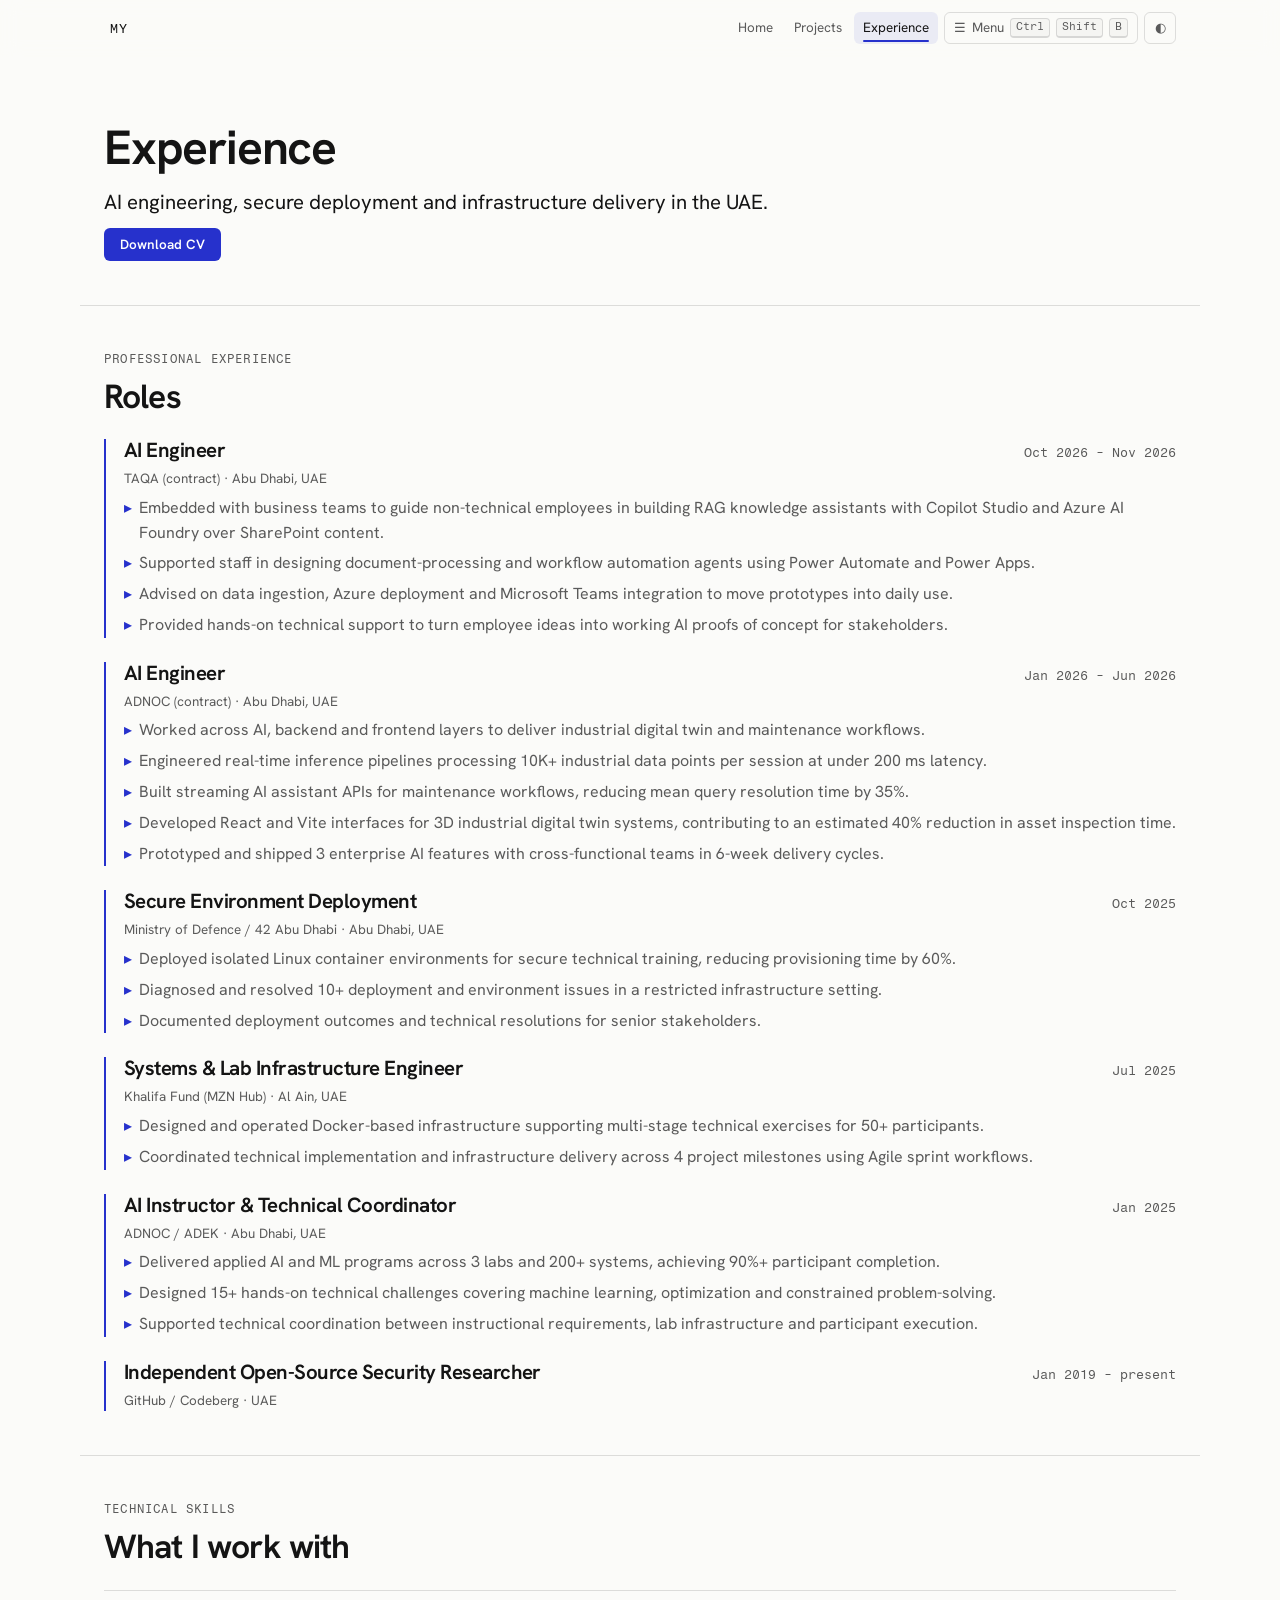
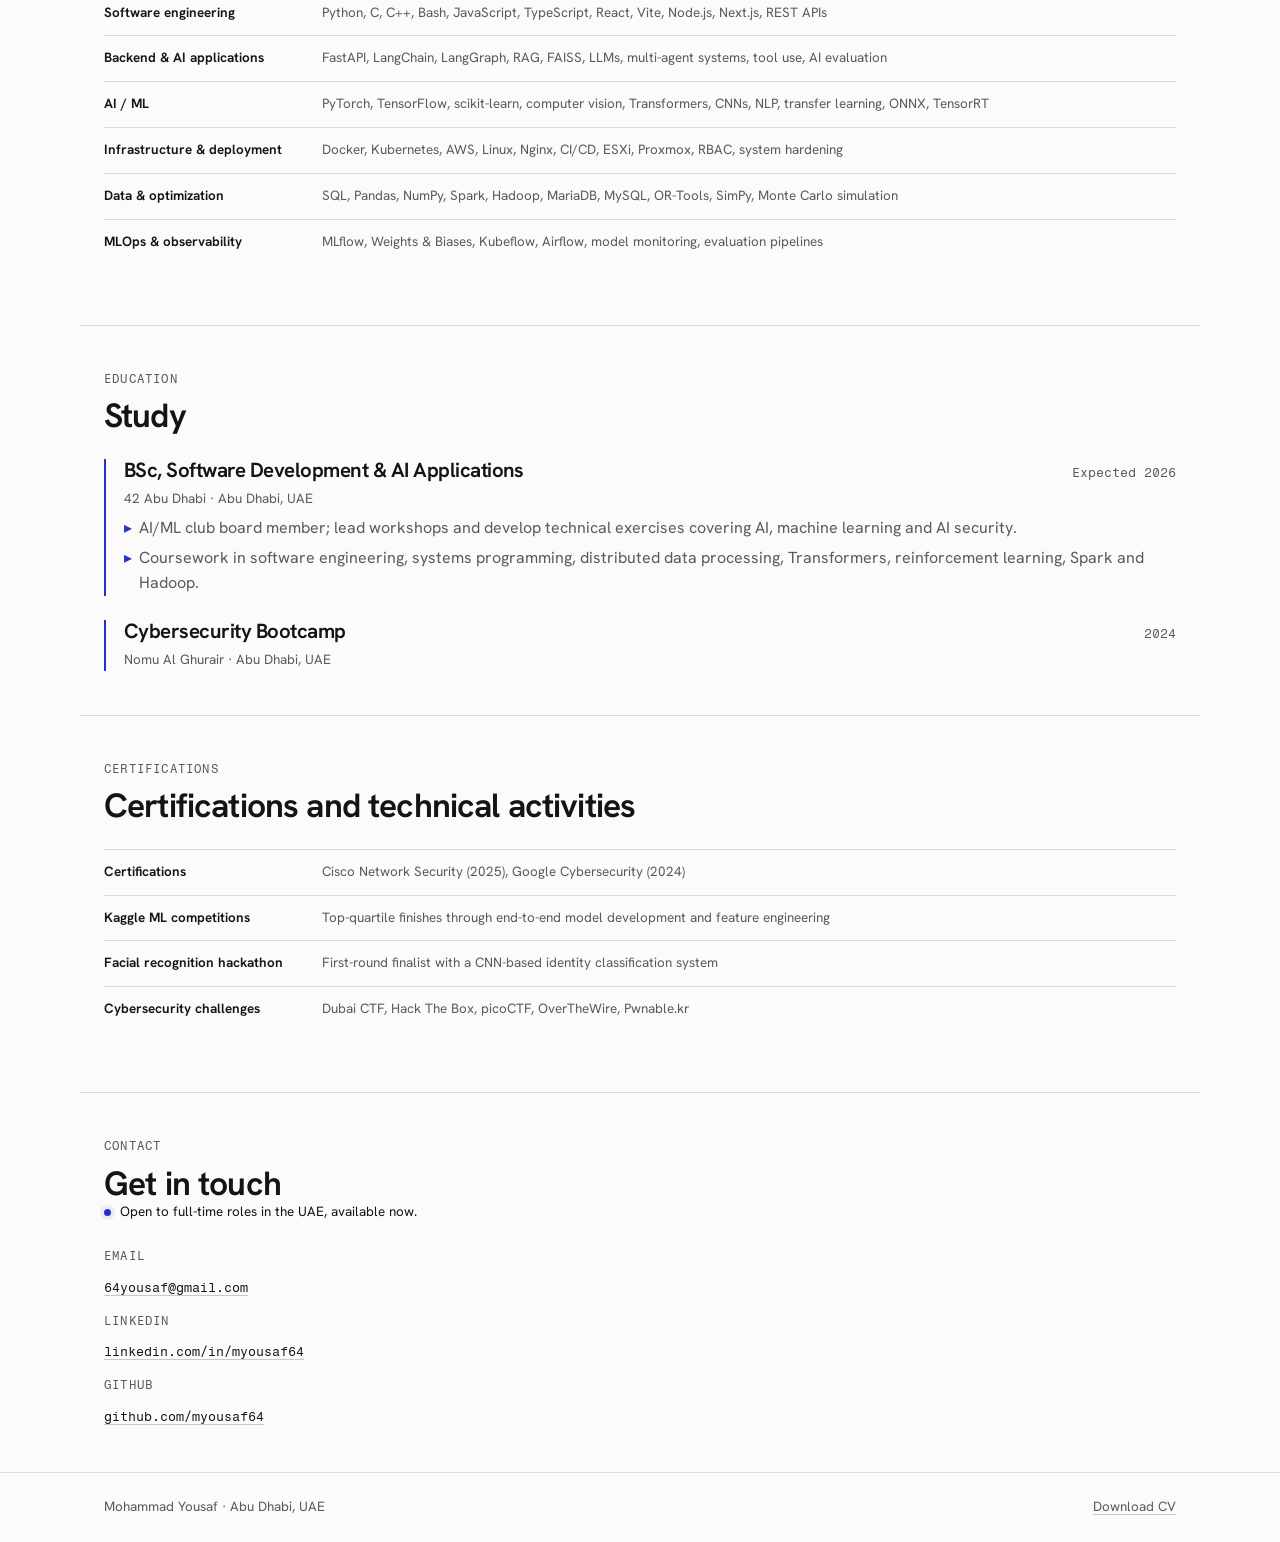
==== commit 817c52a7: "feat: add the TAQA role and rewrite about around it" ====
--- a/experience.html
+++ b/experience.html
@@ -81,6 +81,20 @@
           <li class="role reveal">
             <div class="role__head">
               <h3>AI Engineer</h3>
+              <p class="role__date">Oct 2026 - Nov 2026</p>
+            </div>
+            <p class="role__org">TAQA (contract) &middot; Abu Dhabi, UAE</p>
+            <ul class="role__points">
+              <li>Embedded with business teams to guide non-technical employees in building RAG knowledge assistants with Copilot Studio and Azure AI Foundry over SharePoint content.</li>
+              <li>Supported staff in designing document-processing and workflow automation agents using Power Automate and Power Apps.</li>
+              <li>Advised on data ingestion, Azure deployment and Microsoft Teams integration to move prototypes into daily use.</li>
+              <li>Provided hands-on technical support to turn employee ideas into working AI proofs of concept for stakeholders.</li>
+            </ul>
+          </li>
+
+          <li class="role reveal">
+            <div class="role__head">
+              <h3>AI Engineer</h3>
               <p class="role__date">Jan 2026 - Jun 2026</p>
             </div>
             <p class="role__org">ADNOC (contract) &middot; Abu Dhabi, UAE</p>
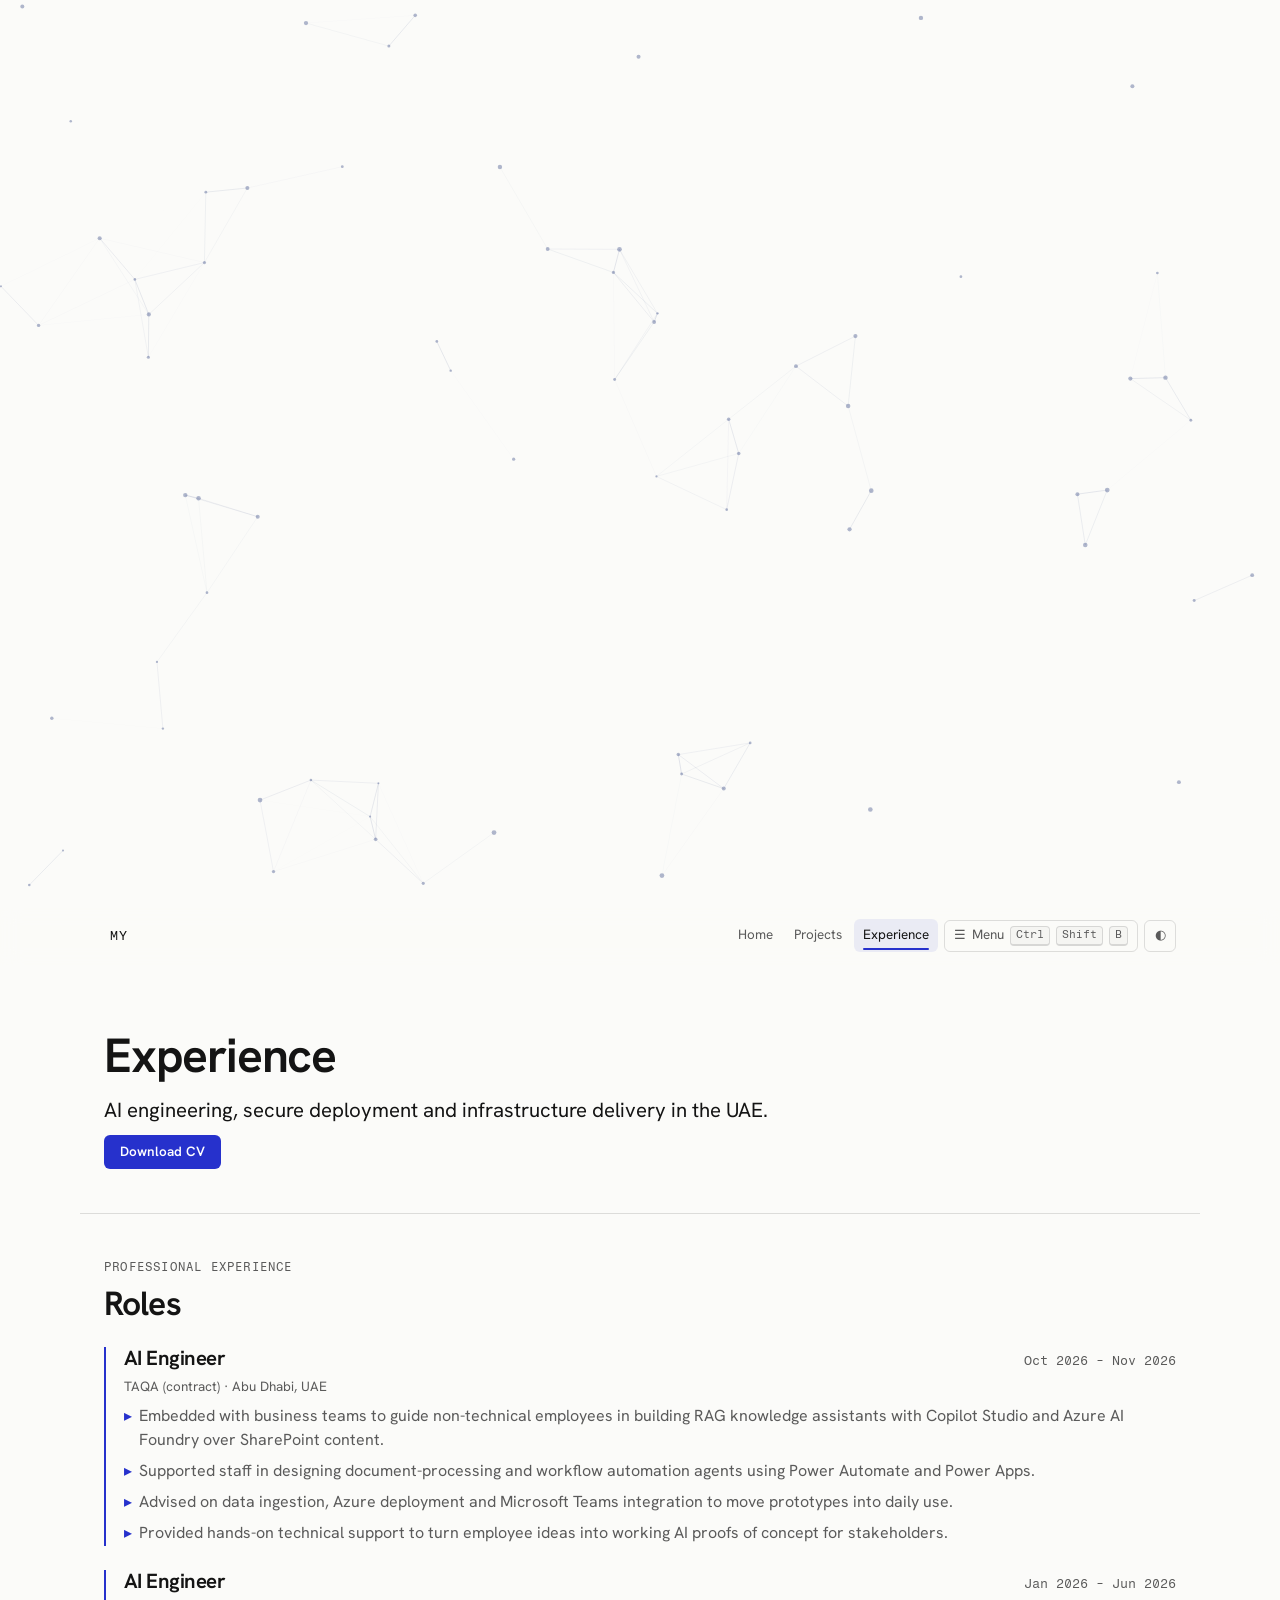
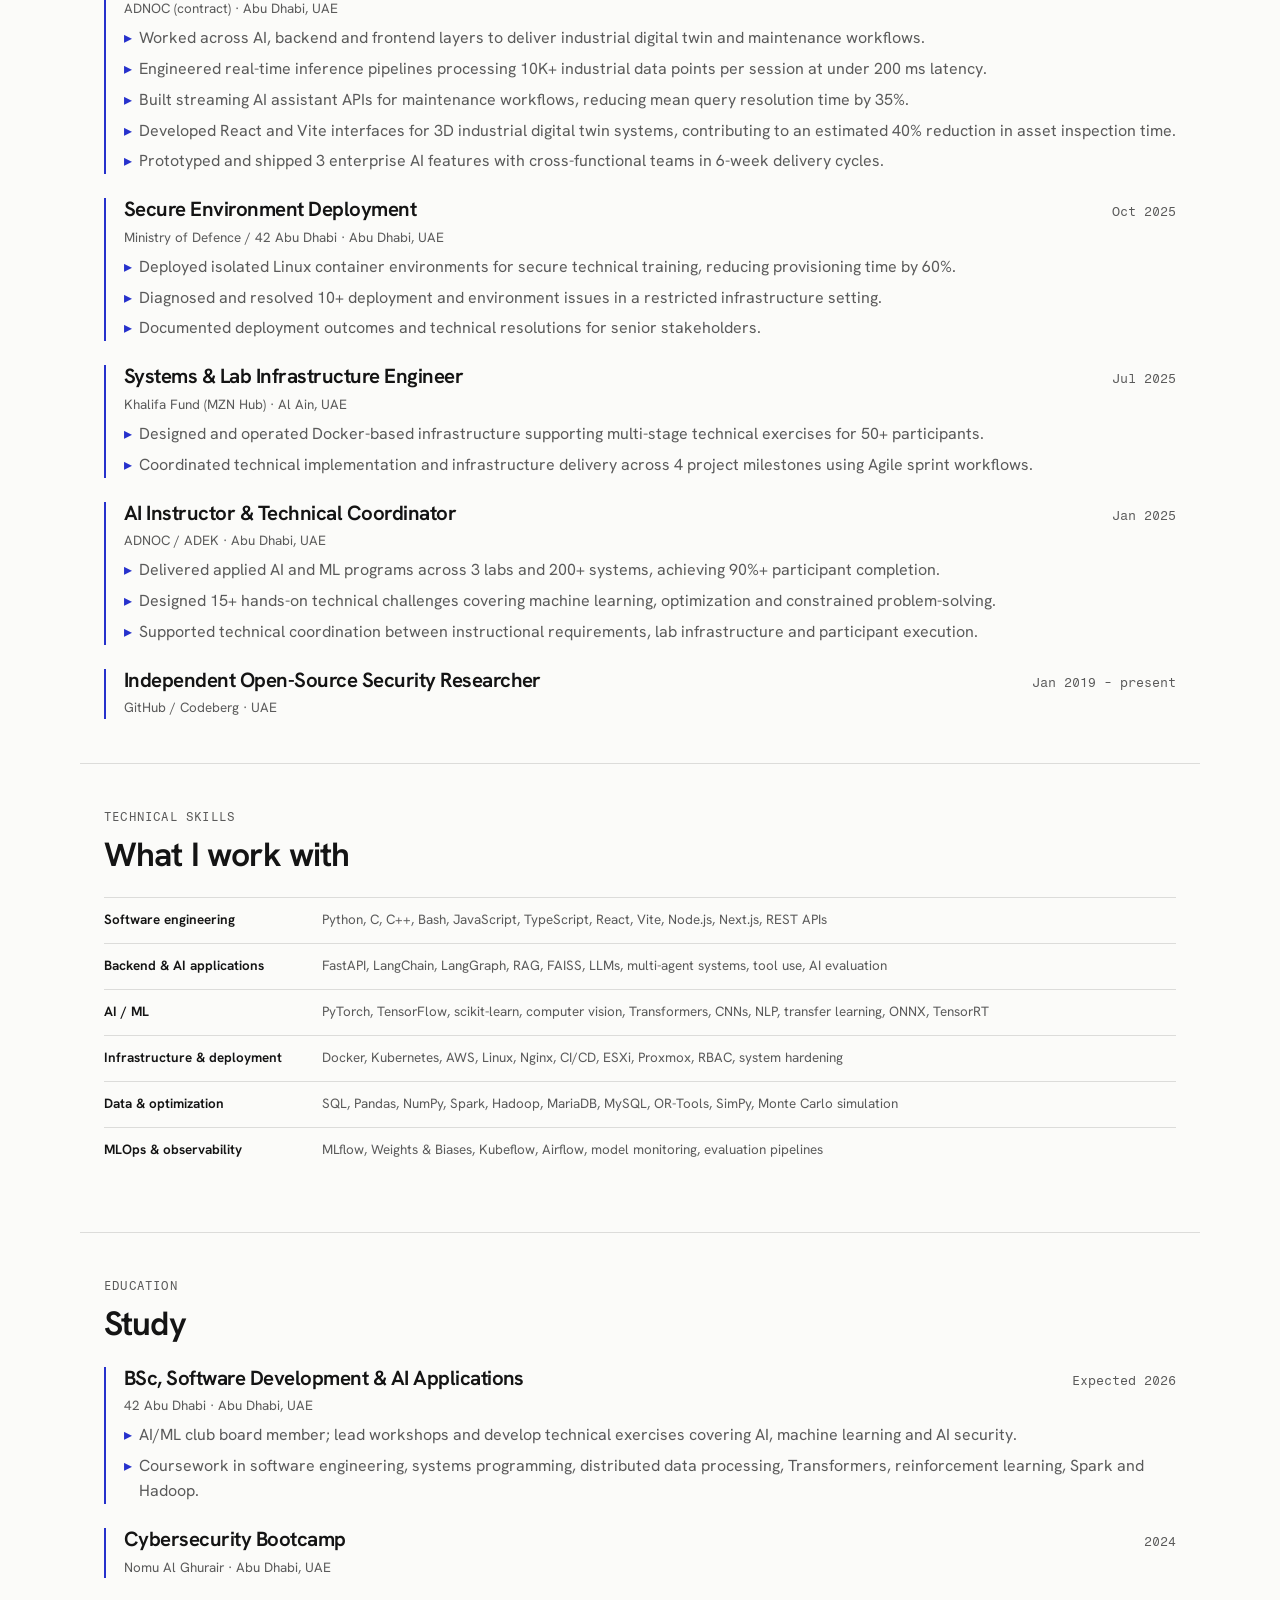
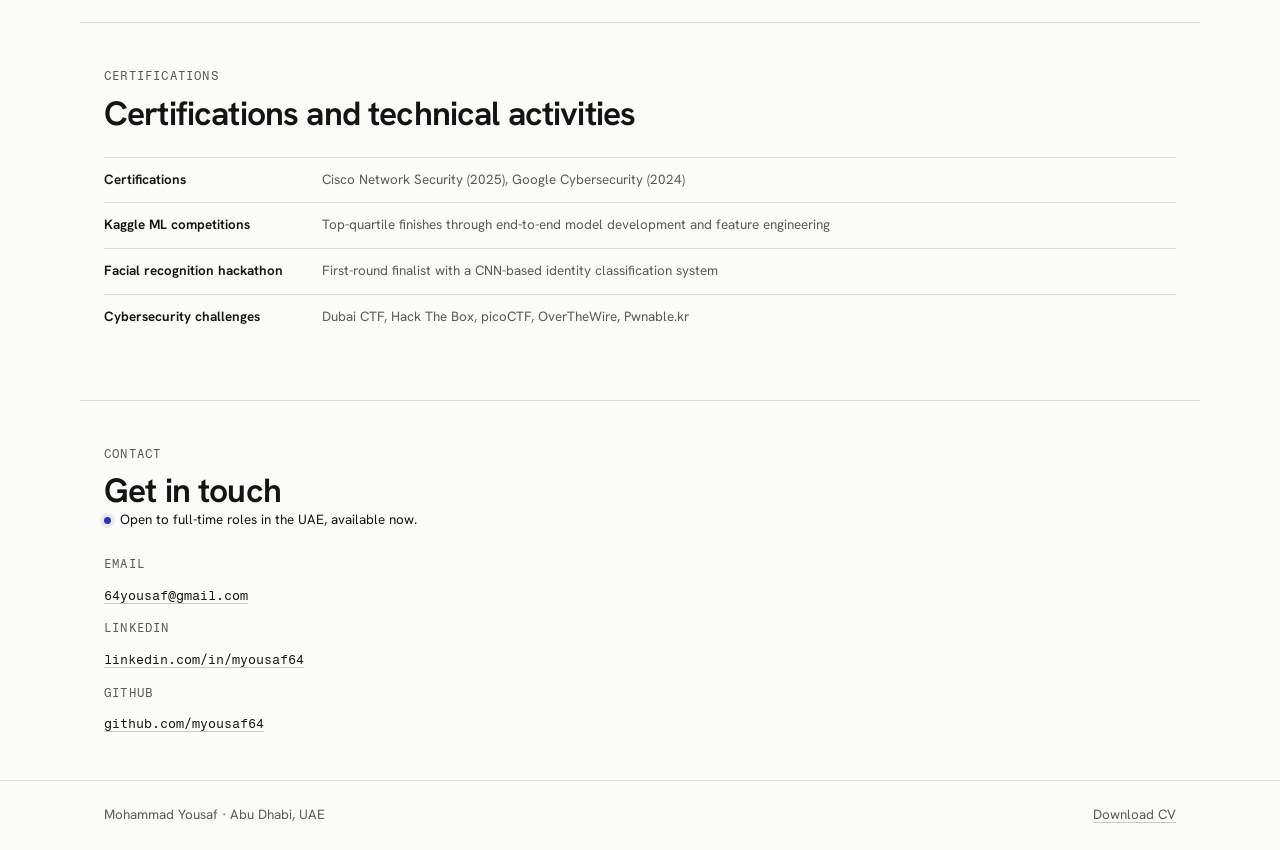
==== commit 87b94ad1: "feat: add a particle network background that follows the cursor" ====
--- a/experience.html
+++ b/experience.html
@@ -16,6 +16,18 @@
       content="AI engineering, secure deployment and infrastructure roles in the UAE."
     />
     <meta property="og:url" content="https://myousaf64.github.io/portfolio/experience.html" />
+    <meta property="og:image" content="https://myousaf64.github.io/portfolio/assets/og.png" />
+    <meta property="og:image:width" content="1200" />
+    <meta property="og:image:height" content="630" />
+    <meta
+      property="og:image:alt"
+      content="Mohammad Yousaf, Forward Deployed Engineer. AI systems that reach daily use."
+    />
+    <meta name="twitter:card" content="summary_large_image" />
+    <meta name="twitter:title" content="Experience - Mohammad Yousaf" />
+    <meta name="twitter:description" content="AI engineering, secure deployment and infrastructure roles in the UAE." />
+    <meta name="twitter:image" content="https://myousaf64.github.io/portfolio/assets/og.png" />
+    <link rel="canonical" href="https://myousaf64.github.io/portfolio/experience.html" />
     <script>
       try {
         var t = localStorage.getItem("theme");
@@ -271,6 +283,7 @@
     </footer>
 
     <script src="./scripts/main.js" type="module"></script>
+    <script src="./scripts/fx.js" type="module"></script>
     <script src="./scripts/sidebar.js" type="module"></script>
   </body>
 </html>
--- a/styles/tokens.css
+++ b/styles/tokens.css
@@ -64,6 +64,12 @@
 
   --focus-outline: 2px solid var(--accent);
 
+  /* background canvas - soft blue/slate on the off-white page */
+  --fx-node: rgba(70, 86, 140, 0.42);
+  --fx-link: rgba(70, 86, 140, 0.16);
+  --fx-glow: 0px;
+  --fx-bloom: rgba(38, 49, 204, 0.05);
+
   color-scheme: light;
 }
 
@@ -87,6 +93,10 @@
     --shadow: 0 1px 2px rgba(0, 0, 0, 0.4), 0 8px 24px rgba(0, 0, 0, 0.5);
     --shadow-lift: 0 2px 4px rgba(0, 0, 0, 0.5), 0 14px 36px rgba(0, 0, 0, 0.6);
     --shadow-panel: -16px 0 48px rgba(0, 0, 0, 0.6);
+    --fx-node: rgba(120, 230, 255, 0.72);
+    --fx-link: rgba(142, 151, 255, 0.3);
+    --fx-glow: 7px;
+    --fx-bloom: rgba(142, 151, 255, 0.12);
     color-scheme: dark;
   }
 }
@@ -108,5 +118,9 @@
   --shadow: 0 1px 2px rgba(0, 0, 0, 0.4), 0 8px 24px rgba(0, 0, 0, 0.5);
   --shadow-lift: 0 2px 4px rgba(0, 0, 0, 0.5), 0 14px 36px rgba(0, 0, 0, 0.6);
   --shadow-panel: -16px 0 48px rgba(0, 0, 0, 0.6);
+  --fx-node: rgba(120, 230, 255, 0.72);
+  --fx-link: rgba(142, 151, 255, 0.3);
+  --fx-glow: 7px;
+  --fx-bloom: rgba(142, 151, 255, 0.12);
   color-scheme: dark;
 }
--- a/styles/site.css
+++ b/styles/site.css
@@ -258,6 +258,45 @@
   font-size: var(--step--1);
   color: var(--text-muted);
   margin-bottom: var(--space-8);
+}
+
+/* One line of value, under the role line. The text comes from ROLES in main.js. */
+.hero__value {
+  font-size: var(--step-0);
+  color: var(--text-muted);
+  max-width: var(--measure);
+  margin-bottom: var(--space-4);
+}
+
+/* Text column plus a photo slot. One column until there is room for both. */
+.hero__grid { display: grid; gap: var(--space-8); align-items: start; }
+
+/* Placeholder box. aspect-ratio holds the square, so a real photo shifts no layout. */
+.hero__photo {
+  display: grid;
+  place-items: center;
+  width: 100%;
+  max-width: 220px;
+  aspect-ratio: 1;
+  border: 1px dashed var(--line-strong);
+  border-radius: var(--radius-lg);
+  background: var(--panel);
+  overflow: hidden;
+}
+
+.hero__photo img { width: 100%; height: 100%; object-fit: cover; }
+
+.hero__photo span {
+  font-family: var(--font-mono);
+  font-size: var(--step--2);
+  color: var(--text-muted);
+  text-align: center;
+  padding: var(--space-3);
+}
+
+@media (min-width: 720px) {
+  .hero__grid { grid-template-columns: minmax(0, 1fr) auto; gap: var(--space-12); }
+  .hero__photo { max-width: 240px; }
 }
 
 /* ---------- availability and role switcher ---------- */
